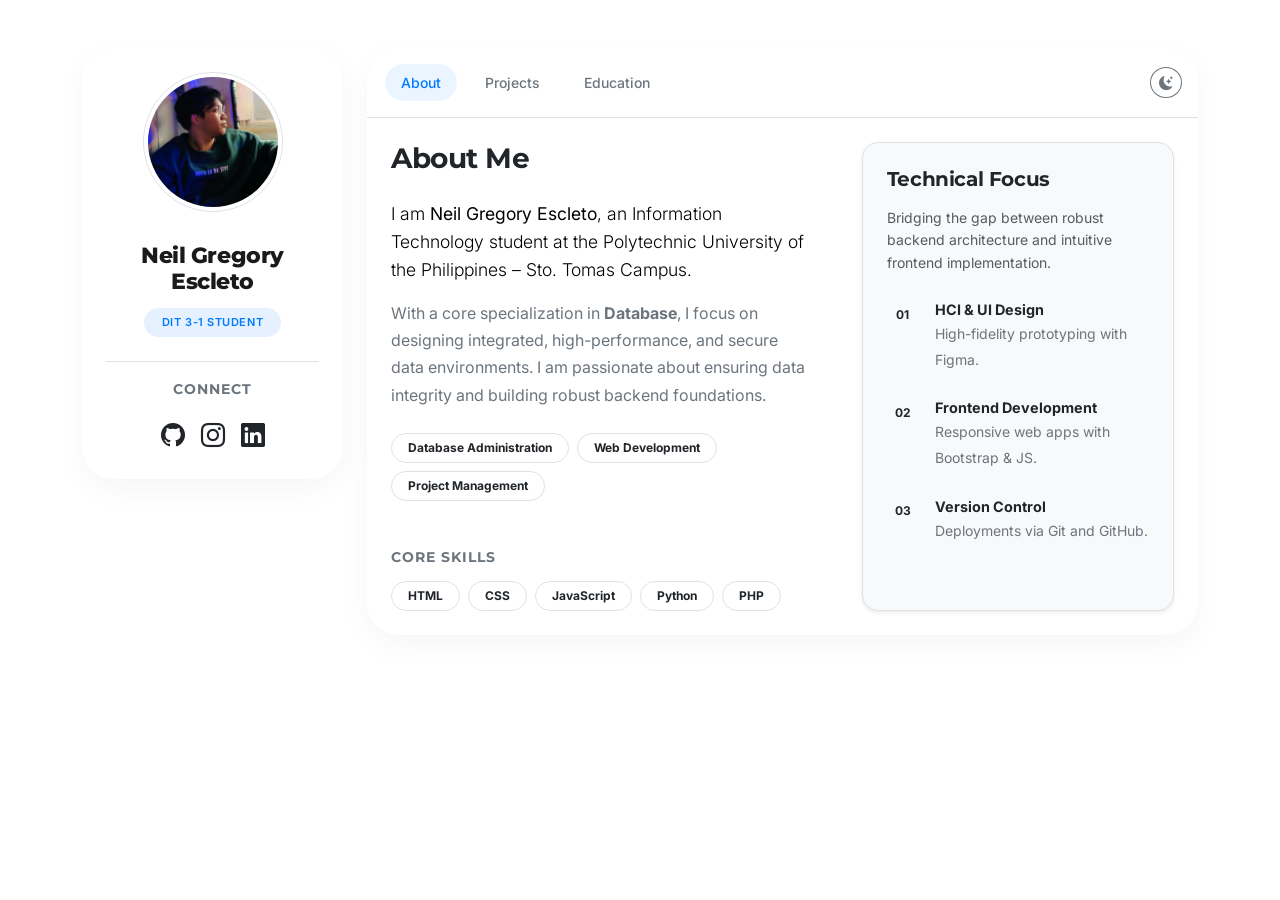
==== index.html @ 8a705f89 "making my porfolio a mobile first approach" ====
<!doctype html>
<html lang="en">

<head>
    <meta charset="utf-8">
    <meta name="viewport" content="width=device-width, initial-scale=1">
    <title>My Portfolio</title>
    <link href="https://fonts.googleapis.com/css2?family=Inter:wght@400;500&family=Montserrat:wght@700;800&display=swap" rel="stylesheet">
    <link rel="icon" type="image/png" href="assets/logo.png">
    <link href="https://cdn.jsdelivr.net/npm/bootstrap@5.3.0/dist/css/bootstrap.min.css" rel="stylesheet">
    <link rel="stylesheet" href="https://cdn.jsdelivr.net/npm/bootstrap-icons@1.11.1/font/bootstrap-icons.css">
    <link rel="stylesheet" href="style.css">
</head>

<body>

    <div class="p-3 text-center d-xl-none site-nav fixed-bottom shadow-sm">
        <div class="container">
            <div class="d-flex justify-content-around align-items-center">
                <button class="btn navbtn" data-page="about" data-target="content-display-1">About</button>
                <button class="btn navbtn" data-page="portfolio" data-target="content-display-1">Projects</button>
                <button class="btn navbtn" data-page="education" data-target="content-display-1">Education</button>
                <button id="theme-toggle-mobile" class="btn btn-link text-decoration-none p-0">
                    <i class="bi bi-moon-stars-fill fs-5"></i>
                </button>
            </div>
        </div>
    </div>

    <div class="container py-5">
        <div class="row g-4">

            <div class="col-12 col-xl-3">
                <div class="card-panel d-flex flex-column align-items-center text-center p-4">
                    <img src="assets/picture.jpg" style="height:140px; width:140px; object-fit:cover;"
                        class="rounded-circle border p-1 mb-3">

                    <h2 class="profile-name mb-1">Neil Gregory Escleto</h2>
                    <div class="profile-badge mb-4">DIT 3-1 Student</div>

                    <div class="w-100 pt-3 border-top">
                        <p class="text-uppercase small fw-bold text-secondary mb-3" style="letter-spacing: 1px;">Connect
                        </p>
                        <div class="d-flex justify-content-center gap-3">
                            <a href="https://github.com/gregoryy-web" target="_blank" class="text-dark fs-4"
                                title="GitHub">
                                <i class="bi bi-github"></i>
                            </a>
                            <a href="https://instagram.com/yaboy_n3il" target="_blank" class="text-dark fs-4"
                                title="Instagram">
                                <i class="bi bi-instagram"></i>
                            </a>
                            <a href="https://linkedin.com/in/neilgregoryescleto/" target="_blank"
                                class="text-dark fs-4" title="LinkedIn">
                                <i class="bi bi-linkedin"></i>
                            </a>
                        </div>
                    </div>
                </div>
            </div>

            <div class="col-12 col-xl-9 d-none d-xl-block">
                <div class="card-panel h-100">
                    <div class="d-flex gap-2 p-3 border-bottom align-items-center">
                        <button class="btn navbtn" data-page="about" data-target="content-display-2">About</button>
                        <button class="btn navbtn" data-page="portfolio"
                            data-target="content-display-2">Projects</button>
                        <button class="btn navbtn" data-page="education"
                            data-target="content-display-2">Education</button>

                        <div class="ms-auto">
                            <button id="theme-toggle" class="btn btn-outline-secondary btn-sm rounded-circle">
                                <i class="bi bi-moon-stars-fill"></i>
                            </button>
                        </div>
                    </div>
                    <div id="content-display-2" class="p-4"></div>
                </div>
            </div>

        </div>
    </div>

    <div id="content-display-1" class="main-content-box card-panel m-3 d-xl-none"></div>

    <script src="https://cdn.jsdelivr.net/npm/bootstrap@5.3.0/dist/js/bootstrap.bundle.min.js"></script>
    <script src="script.js"></script>
</body>

</html>
---- style.css ----
@import url('https://fonts.googleapis.com/css2?family=Inter:wght@300;400;500;600&family=Montserrat:wght@700;800&display=swap');

:root {
--primary-blue: #007bff;
--primary-blue-hover: #0056b3;
--card-light: #ffffff;
--text-muted: #6c757d;
--transition-speed: 0.3s;
}

body {
font-family: 'Inter', sans-serif;
line-height: 1.6;
}

h1, h2, h3, h4, .profile-name, .text-uppercase {
font-family: 'Montserrat', sans-serif;
letter-spacing: -0.02em;
}

.site-nav {
background: rgba(255, 255, 255, 0.8);
backdrop-filter: blur(10px);
-webkit-backdrop-filter: blur(10px);
border-radius: 50px;
margin: 0 15px 12px;
margin-bottom: calc(12px + env(safe-area-inset-bottom, 0px));
border: 1px solid rgba(0, 0, 0, 0.05);
transition: all var(--transition-speed) ease;
z-index: 1050;
}

.navbtn {
font-weight: 500;
font-size: 14px;
background: transparent;
color: var(--text-muted);
border: none;
padding: 8px 16px;
margin: 0 2px;
border-radius: 20px;
transition: all 0.2s ease;
}

.navbtn:hover {
color: #000;
background: #f8f9fa;
}

.navbtn.active {
color: var(--primary-blue) !important;
background: rgba(0, 123, 255, 0.08);
}

.card-panel {
background: var(--card-light);
border: none;
border-radius: 32px;
box-shadow: 0 10px 30px rgba(0, 0, 0, 0.04);
overflow: hidden;
transition: transform 0.3s ease, background-color var(--transition-speed) ease;
}

.main-content-box {
padding: 24px;
}

.profile-name {
font-size: 22px;
font-weight: 800;
color: #1a1a1a;
margin-top: 15px;
}

.profile-badge {
margin-top: 8px;
font-size: 11px;
font-weight: 600;
letter-spacing: 0.05em;
text-transform: uppercase;
color: var(--primary-blue);
background: rgba(0, 123, 255, 0.1);
padding: 6px 18px;
border-radius: 50px;
display: inline-block;
}

.card-panel a i {
transition: color 0.3s ease;
}

.education-accent {
border-left: 4px solid var(--primary-blue);
border-radius: 4px;
padding: 5px 0 5px 20px;
margin-left: 5px;
margin-bottom: 1.5rem;
transition: border-color var(--transition-speed) ease;
}

.education-accent h4 {
font-size: 1.1rem;
font-weight: 700;
color: inherit;
}

[data-bs-theme="dark"] body {
background: #000000 !important;
color: #e9ecef;
}

[data-bs-theme="dark"] .card-panel {
background: #121212;
box-shadow: 0 20px 40px rgba(0, 0, 0, 0.4);
border: 1px solid rgba(255, 255, 255, 0.05);
}

[data-bs-theme="dark"] .profile-name {
color: #ffffff;
}

[data-bs-theme="dark"] .site-nav {
background: rgba(18, 18, 18, 0.8);
border: 1px solid rgba(255, 255, 255, 0.1);
}

[data-bs-theme="dark"] .navbtn {
color: #b2bec3;
}

[data-bs-theme="dark"] .navbtn:hover {
color: #fff;
background: #2d3436;
}

[data-bs-theme="dark"] .navbtn.active {
background: rgba(0, 123, 255, 0.15);
}

[data-bs-theme="dark"] .card-panel a.text-dark {
color: #ffffff !important;
}

@media (max-width: 576px) {
.site-nav {
margin: 0;
padding: 0 !important;
padding-bottom: env(safe-area-inset-bottom, 0px) !important;
border-radius: 0;
border-left: none;
border-right: none;
border-bottom: none;
}

.site-nav .container {
max-width: none;
padding: 0;
}

.site-nav .navbtn {
flex: 1;
margin: 0;
padding: 14px 0;
border-radius: 0;
}

.site-nav #theme-toggle-mobile {
flex: 1;
padding: 14px 0 !important;
}

.navbtn {
    padding: 6px 10px;
    font-size: 13px;
}
}

@media (max-width: 1199.98px) {
body {
padding-bottom: 90px;
}
}
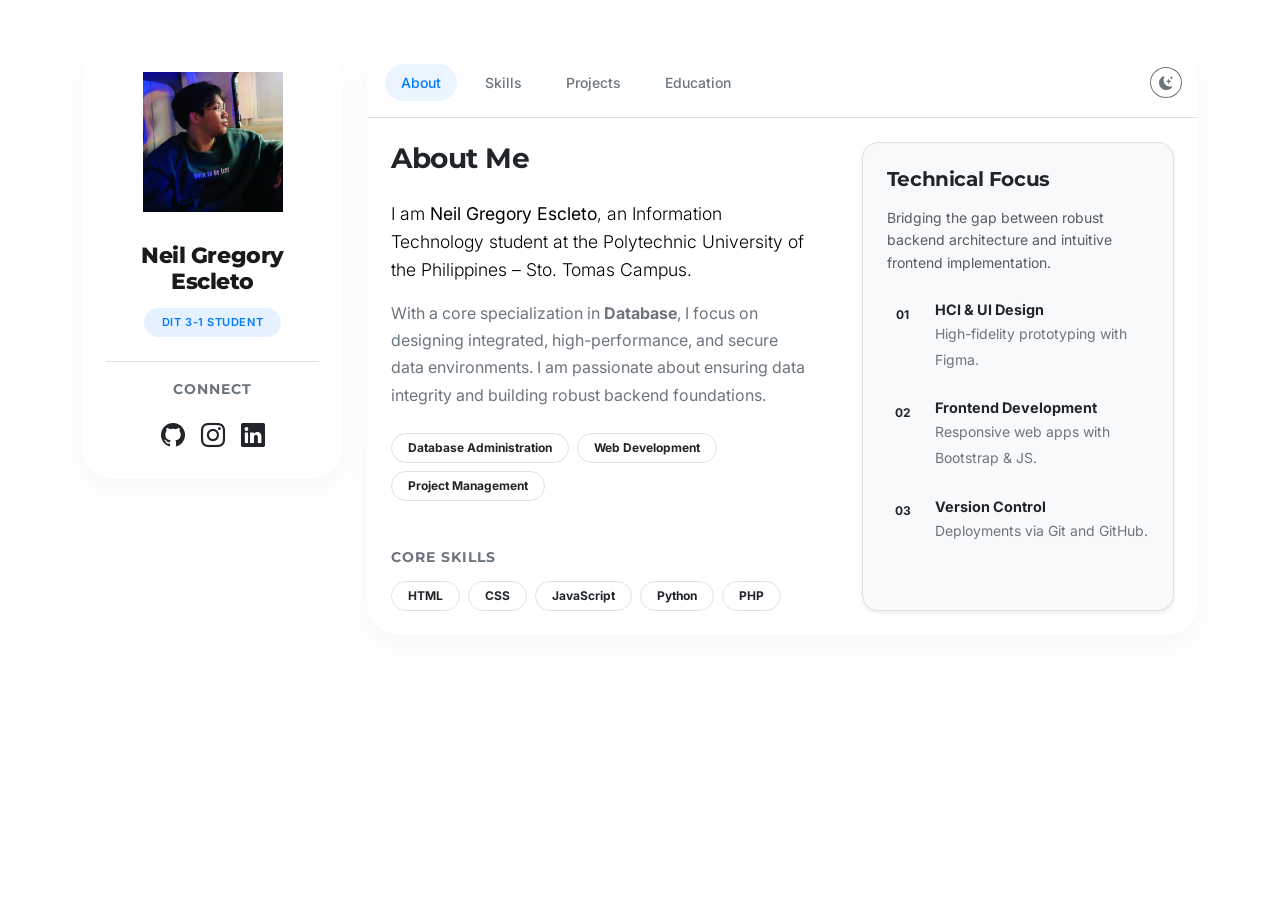
==== commit 715cfa83: "Skill added and redesigining my portfolio" ====
--- a/index.html
+++ b/index.html
@@ -12,15 +12,16 @@
     <link rel="stylesheet" href="style.css">
 </head>
 
-<body>
+<body class="pb-5 pb-md-0">
 
-    <div class="p-3 text-center d-xl-none site-nav fixed-bottom shadow-sm">
-        <div class="container">
+    <div class="p-2 mx-2 mb-3 mb-md-0 mt-md-2 text-center d-xl-none site-nav fixed-bottom shadow-sm">
+        <div class="container-fluid px-0">
             <div class="d-flex justify-content-around align-items-center">
-                <button class="btn navbtn" data-page="about" data-target="content-display-1">About</button>
-                <button class="btn navbtn" data-page="portfolio" data-target="content-display-1">Projects</button>
-                <button class="btn navbtn" data-page="education" data-target="content-display-1">Education</button>
-                <button id="theme-toggle-mobile" class="btn btn-link text-decoration-none p-0">
+                <button class="btn navbtn flex-fill mx-0 py-3" data-page="about" data-target="content-display-1">About</button>
+                <button class="btn navbtn flex-fill mx-0 py-3" data-page="skills" data-target="content-display-1">Skills</button>
+                <button class="btn navbtn flex-fill mx-0 py-3" data-page="portfolio" data-target="content-display-1">Projects</button>
+                <button class="btn navbtn flex-fill mx-0 py-3" data-page="education" data-target="content-display-1">Education</button>
+                <button id="theme-toggle-mobile" class="btn btn-link text-decoration-none flex-fill py-3">
                     <i class="bi bi-moon-stars-fill fs-5"></i>
                 </button>
             </div>
@@ -33,7 +34,7 @@
             <div class="col-12 col-xl-3">
                 <div class="card-panel d-flex flex-column align-items-center text-center p-4">
                     <img src="assets/picture.jpg" style="height:140px; width:140px; object-fit:cover;"
-                        class="rounded-circle border p-1 mb-3">
+                        class="rounded-0 mb-3">
 
                     <h2 class="profile-name mb-1">Neil Gregory Escleto</h2>
                     <div class="profile-badge mb-4">DIT 3-1 Student</div>
@@ -63,6 +64,7 @@
                 <div class="card-panel h-100">
                     <div class="d-flex gap-2 p-3 border-bottom align-items-center">
                         <button class="btn navbtn" data-page="about" data-target="content-display-2">About</button>
+                        <button class="btn navbtn" data-page="skills" data-target="content-display-2">Skills</button>
                         <button class="btn navbtn" data-page="portfolio"
                             data-target="content-display-2">Projects</button>
                         <button class="btn navbtn" data-page="education"
@@ -81,7 +83,7 @@
         </div>
     </div>
 
-    <div id="content-display-1" class="main-content-box card-panel m-3 d-xl-none"></div>
+    <div id="content-display-1" class="main-content-box card-panel m-3 mb-5 mb-md-3 d-xl-none"></div>
 
     <script src="https://cdn.jsdelivr.net/npm/bootstrap@5.3.0/dist/js/bootstrap.bundle.min.js"></script>
     <script src="script.js"></script>
--- a/style.css
+++ b/style.css
@@ -22,9 +22,7 @@
 background: rgba(255, 255, 255, 0.8);
 backdrop-filter: blur(10px);
 -webkit-backdrop-filter: blur(10px);
-border-radius: 50px;
-margin: 0 15px 12px;
-margin-bottom: calc(12px + env(safe-area-inset-bottom, 0px));
+border-radius: 24px;
 border: 1px solid rgba(0, 0, 0, 0.05);
 transition: all var(--transition-speed) ease;
 z-index: 1050;
@@ -142,41 +140,16 @@
 }
 
 @media (max-width: 576px) {
-.site-nav {
-margin: 0;
-padding: 0 !important;
-padding-bottom: env(safe-area-inset-bottom, 0px) !important;
-border-radius: 0;
-border-left: none;
-border-right: none;
-border-bottom: none;
-}
-
-.site-nav .container {
-max-width: none;
-padding: 0;
-}
-
-.site-nav .navbtn {
-flex: 1;
-margin: 0;
-padding: 14px 0;
-border-radius: 0;
-}
-
-.site-nav #theme-toggle-mobile {
-flex: 1;
-padding: 14px 0 !important;
-}
-
 .navbtn {
     padding: 6px 10px;
     font-size: 13px;
 }
 }
 
-@media (max-width: 1199.98px) {
-body {
-padding-bottom: 90px;
+@media (min-width: 768px) {
+.site-nav {
+position: sticky;
+top: 0;
+bottom: auto;
 }
 }
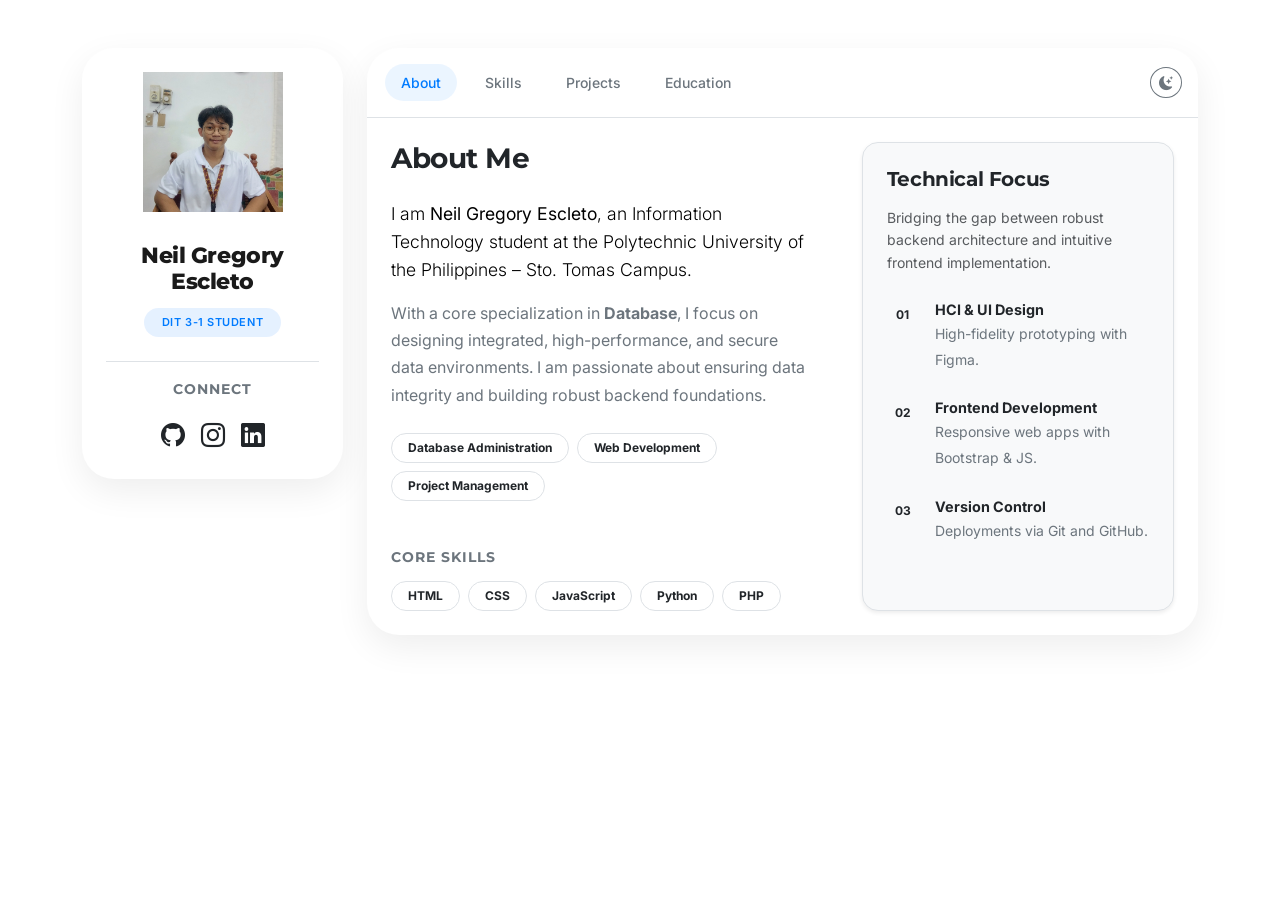
==== commit 8a7c4a25: "new profile" ====
--- a/index.html
+++ b/index.html
@@ -5,7 +5,8 @@
     <meta charset="utf-8">
     <meta name="viewport" content="width=device-width, initial-scale=1">
     <title>My Portfolio</title>
-    <link href="https://fonts.googleapis.com/css2?family=Inter:wght@400;500&family=Montserrat:wght@700;800&display=swap" rel="stylesheet">
+    <link href="https://fonts.googleapis.com/css2?family=Inter:wght@400;500&family=Montserrat:wght@700;800&display=swap"
+        rel="stylesheet">
     <link rel="icon" type="image/png" href="assets/logo.png">
     <link href="https://cdn.jsdelivr.net/npm/bootstrap@5.3.0/dist/css/bootstrap.min.css" rel="stylesheet">
     <link rel="stylesheet" href="https://cdn.jsdelivr.net/npm/bootstrap-icons@1.11.1/font/bootstrap-icons.css">
@@ -14,13 +15,17 @@
 
 <body class="pb-5 pb-md-0">
 
-    <div class="p-2 mx-2 mb-3 mb-md-0 mt-md-2 text-center d-xl-none site-nav fixed-bottom shadow-sm">
+    <div class="p-0 p-md-2 m-0 mx-md-2 mt-md-2 text-center d-xl-none site-nav fixed-bottom shadow-sm">
         <div class="container-fluid px-0">
             <div class="d-flex justify-content-around align-items-center">
-                <button class="btn navbtn flex-fill mx-0 py-3" data-page="about" data-target="content-display-1">About</button>
-                <button class="btn navbtn flex-fill mx-0 py-3" data-page="skills" data-target="content-display-1">Skills</button>
-                <button class="btn navbtn flex-fill mx-0 py-3" data-page="portfolio" data-target="content-display-1">Projects</button>
-                <button class="btn navbtn flex-fill mx-0 py-3" data-page="education" data-target="content-display-1">Education</button>
+                <button class="btn navbtn flex-fill mx-0 py-3" data-page="about"
+                    data-target="content-display-1">About</button>
+                <button class="btn navbtn flex-fill mx-0 py-3" data-page="skills"
+                    data-target="content-display-1">Skills</button>
+                <button class="btn navbtn flex-fill mx-0 py-3" data-page="portfolio"
+                    data-target="content-display-1">Projects</button>
+                <button class="btn navbtn flex-fill mx-0 py-3" data-page="education"
+                    data-target="content-display-1">Education</button>
                 <button id="theme-toggle-mobile" class="btn btn-link text-decoration-none flex-fill py-3">
                     <i class="bi bi-moon-stars-fill fs-5"></i>
                 </button>
@@ -33,7 +38,7 @@
 
             <div class="col-12 col-xl-3">
                 <div class="card-panel d-flex flex-column align-items-center text-center p-4">
-                    <img src="assets/picture.jpg" style="height:140px; width:140px; object-fit:cover;"
+                    <img src="assets/newpicture.jpg" style="height:140px; width:140px; object-fit:cover;"
                         class="rounded-0 mb-3">
 
                     <h2 class="profile-name mb-1">Neil Gregory Escleto</h2>
@@ -51,8 +56,8 @@
                                 title="Instagram">
                                 <i class="bi bi-instagram"></i>
                             </a>
-                            <a href="https://linkedin.com/in/neilgregoryescleto/" target="_blank"
-                                class="text-dark fs-4" title="LinkedIn">
+                            <a href="https://linkedin.com/in/neilgregoryescleto/" target="_blank" class="text-dark fs-4"
+                                title="LinkedIn">
                                 <i class="bi bi-linkedin"></i>
                             </a>
                         </div>
@@ -83,7 +88,7 @@
         </div>
     </div>
 
-    <div id="content-display-1" class="main-content-box card-panel m-3 mb-5 mb-md-3 d-xl-none"></div>
+    <div id="content-display-1" class="main-content-box card-panel m-3 d-xl-none"></div>
 
     <script src="https://cdn.jsdelivr.net/npm/bootstrap@5.3.0/dist/js/bootstrap.bundle.min.js"></script>
     <script src="script.js"></script>
--- a/style.css
+++ b/style.css
@@ -1,155 +1,175 @@
 @import url('https://fonts.googleapis.com/css2?family=Inter:wght@300;400;500;600&family=Montserrat:wght@700;800&display=swap');
 
 :root {
---primary-blue: #007bff;
---primary-blue-hover: #0056b3;
---card-light: #ffffff;
---text-muted: #6c757d;
---transition-speed: 0.3s;
+    --primary-blue: #007bff;
+    --primary-blue-hover: #0056b3;
+    --card-light: #ffffff;
+    --text-muted: #6c757d;
+    --transition-speed: 0.3s;
 }
 
 body {
-font-family: 'Inter', sans-serif;
-line-height: 1.6;
+    font-family: 'Inter', sans-serif;
+    line-height: 1.6;
 }
 
-h1, h2, h3, h4, .profile-name, .text-uppercase {
-font-family: 'Montserrat', sans-serif;
-letter-spacing: -0.02em;
+h1,
+h2,
+h3,
+h4,
+.profile-name,
+.text-uppercase {
+    font-family: 'Montserrat', sans-serif;
+    letter-spacing: -0.02em;
 }
 
 .site-nav {
-background: rgba(255, 255, 255, 0.8);
-backdrop-filter: blur(10px);
--webkit-backdrop-filter: blur(10px);
-border-radius: 24px;
-border: 1px solid rgba(0, 0, 0, 0.05);
-transition: all var(--transition-speed) ease;
-z-index: 1050;
+    background: rgba(255, 255, 255, 0.8);
+    backdrop-filter: blur(10px);
+    -webkit-backdrop-filter: blur(10px);
+    border-radius: 0;
+    /* Added a soft box shadow in light mode */
+    box-shadow: 0 4px 20px rgba(0, 0, 0, 0.06);
+    border: 1px solid rgba(0, 0, 0, 0.05);
+    transition: all var(--transition-speed) ease;
+    z-index: 1050;
 }
 
 .navbtn {
-font-weight: 500;
-font-size: 14px;
-background: transparent;
-color: var(--text-muted);
-border: none;
-padding: 8px 16px;
-margin: 0 2px;
-border-radius: 20px;
-transition: all 0.2s ease;
+    font-weight: 500;
+    font-size: 14px;
+    background: transparent;
+    color: var(--text-muted);
+    border: none;
+    padding: 8px 16px;
+    margin: 0 2px;
+    border-radius: 20px;
+    transition: all 0.2s ease;
 }
 
 .navbtn:hover {
-color: #000;
-background: #f8f9fa;
+    color: #000;
+    background: #f8f9fa;
 }
 
 .navbtn.active {
-color: var(--primary-blue) !important;
-background: rgba(0, 123, 255, 0.08);
+    color: var(--primary-blue) !important;
+    background: rgba(0, 123, 255, 0.08);
 }
 
 .card-panel {
-background: var(--card-light);
-border: none;
-border-radius: 32px;
-box-shadow: 0 10px 30px rgba(0, 0, 0, 0.04);
-overflow: hidden;
-transition: transform 0.3s ease, background-color var(--transition-speed) ease;
+    background: var(--card-light);
+    border: none;
+    border-radius: 32px;
+    /* Enhanced light mode shadow for better depth */
+    box-shadow: 0 12px 35px rgba(0, 0, 0, 0.07);
+    overflow: hidden;
+    transition: transform 0.3s ease, background-color var(--transition-speed) ease, box-shadow var(--transition-speed) ease;
 }
 
 .main-content-box {
-padding: 24px;
+    padding: 24px;
 }
 
 .profile-name {
-font-size: 22px;
-font-weight: 800;
-color: #1a1a1a;
-margin-top: 15px;
+    font-size: 22px;
+    font-weight: 800;
+    color: #1a1a1a;
+    margin-top: 15px;
 }
 
 .profile-badge {
-margin-top: 8px;
-font-size: 11px;
-font-weight: 600;
-letter-spacing: 0.05em;
-text-transform: uppercase;
-color: var(--primary-blue);
-background: rgba(0, 123, 255, 0.1);
-padding: 6px 18px;
-border-radius: 50px;
-display: inline-block;
+    margin-top: 8px;
+    font-size: 11px;
+    font-weight: 600;
+    letter-spacing: 0.05em;
+    text-transform: uppercase;
+    color: var(--primary-blue);
+    background: rgba(0, 123, 255, 0.1);
+    padding: 6px 18px;
+    border-radius: 50px;
+    display: inline-block;
 }
 
 .card-panel a i {
-transition: color 0.3s ease;
+    transition: color 0.3s ease;
 }
 
 .education-accent {
-border-left: 4px solid var(--primary-blue);
-border-radius: 4px;
-padding: 5px 0 5px 20px;
-margin-left: 5px;
-margin-bottom: 1.5rem;
-transition: border-color var(--transition-speed) ease;
+    border-left: 4px solid var(--primary-blue);
+    border-radius: 4px;
+    padding: 5px 0 5px 20px;
+    margin-left: 5px;
+    margin-bottom: 1.5rem;
+    transition: border-color var(--transition-speed) ease;
+}
+
+* {
+    transition: 0.3s ease;
 }
 
 .education-accent h4 {
-font-size: 1.1rem;
-font-weight: 700;
-color: inherit;
+    font-size: 1.1rem;
+    font-weight: 700;
+    color: inherit;
 }
 
 [data-bs-theme="dark"] body {
-background: #000000 !important;
-color: #e9ecef;
+    background: #000000 !important;
+    color: #e9ecef;
 }
 
 [data-bs-theme="dark"] .card-panel {
-background: #121212;
-box-shadow: 0 20px 40px rgba(0, 0, 0, 0.4);
-border: 1px solid rgba(255, 255, 255, 0.05);
+    background: #121212;
+    box-shadow: 0 20px 40px rgba(0, 0, 0, 0.4);
+    border: 1px solid rgba(255, 255, 255, 0.05);
 }
 
 [data-bs-theme="dark"] .profile-name {
-color: #ffffff;
+    color: #ffffff;
 }
 
 [data-bs-theme="dark"] .site-nav {
-background: rgba(18, 18, 18, 0.8);
-border: 1px solid rgba(255, 255, 255, 0.1);
+    background: rgba(18, 18, 18, 0.8);
+    box-shadow: 0 10px 30px rgba(0, 0, 0, 0.5);
+    border-color: rgba(255, 255, 255, 0.1);
 }
 
 [data-bs-theme="dark"] .navbtn {
-color: #b2bec3;
+    color: #b2bec3;
 }
 
 [data-bs-theme="dark"] .navbtn:hover {
-color: #fff;
-background: #2d3436;
+    color: #fff;
+    background: #2d3436;
 }
 
 [data-bs-theme="dark"] .navbtn.active {
-background: rgba(0, 123, 255, 0.15);
+    background: rgba(0, 123, 255, 0.15);
 }
 
 [data-bs-theme="dark"] .card-panel a.text-dark {
-color: #ffffff !important;
+    color: #ffffff !important;
 }
 
 @media (max-width: 576px) {
-.navbtn {
-    padding: 6px 10px;
-    font-size: 13px;
+    .navbtn {
+        padding: 6px 10px;
+        font-size: 13px;
+    }
 }
+
+@media (max-width: 767.98px) {
+    .site-nav {
+        border-width: 1px 0 0 0;
+    }
 }
 
 @media (min-width: 768px) {
-.site-nav {
-position: sticky;
-top: 0;
-bottom: auto;
-}
+    .site-nav {
+        position: sticky;
+        top: 0;
+        bottom: auto;
+        border-radius: 24px;
+    }
 }
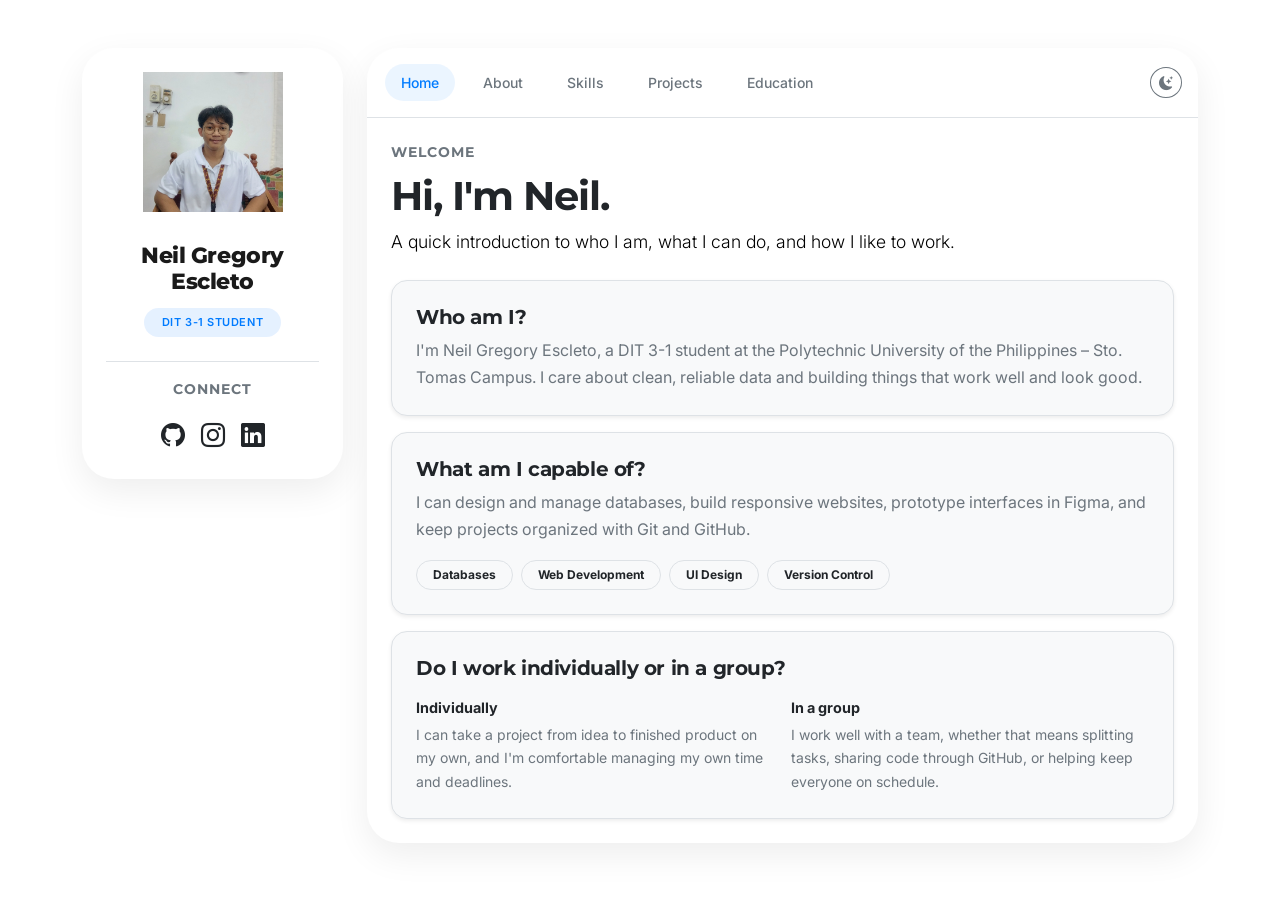
==== commit 3ba7968e: "Portfolio Rework Home added" ====
--- a/index.html
+++ b/index.html
@@ -4,7 +4,7 @@
 <head>
     <meta charset="utf-8">
     <meta name="viewport" content="width=device-width, initial-scale=1">
-    <title>My Portfolio</title>
+    <title>Portfolio</title>
     <link href="https://fonts.googleapis.com/css2?family=Inter:wght@400;500&family=Montserrat:wght@700;800&display=swap"
         rel="stylesheet">
     <link rel="icon" type="image/png" href="assets/logo.png">
@@ -18,6 +18,8 @@
     <div class="p-0 p-md-2 m-0 mx-md-2 mt-md-2 text-center d-xl-none site-nav fixed-bottom shadow-sm">
         <div class="container-fluid px-0">
             <div class="d-flex justify-content-around align-items-center">
+                <button class="btn navbtn flex-fill mx-0 py-3" data-page="home" data-target="content-display-1"
+                    title="Home"><i class="bi bi-house-fill"></i></button>
                 <button class="btn navbtn flex-fill mx-0 py-3" data-page="about"
                     data-target="content-display-1">About</button>
                 <button class="btn navbtn flex-fill mx-0 py-3" data-page="skills"
@@ -68,6 +70,7 @@
             <div class="col-12 col-xl-9 d-none d-xl-block">
                 <div class="card-panel h-100">
                     <div class="d-flex gap-2 p-3 border-bottom align-items-center">
+                        <button class="btn navbtn" data-page="home" data-target="content-display-2">Home</button>
                         <button class="btn navbtn" data-page="about" data-target="content-display-2">About</button>
                         <button class="btn navbtn" data-page="skills" data-target="content-display-2">Skills</button>
                         <button class="btn navbtn" data-page="portfolio"
@@ -90,6 +93,64 @@
 
     <div id="content-display-1" class="main-content-box card-panel m-3 d-xl-none"></div>
 
+    <template id="home-template">
+        <div class="container-fluid px-0">
+            <p class="text-uppercase fw-bold text-secondary mb-2" style="font-size: 0.85rem; letter-spacing: 1px;">
+                Welcome</p>
+            <h1 class="fw-bold mb-2" style="letter-spacing: -1px;">Hi, I'm Neil.</h1>
+            <p class="lead text-body-emphasis mb-4" style="font-size: 1.1rem;">
+                A quick introduction to who I am, what I can do, and how I like to work.
+            </p>
+
+            <div class="vstack gap-3">
+
+                <div class="p-4 rounded-4 shadow-sm border bg-body-tertiary">
+                    <h4 class="h5 fw-bold mb-2">Who am I?</h4>
+                    <p class="text-secondary mb-0" style="line-height: 1.7;">
+                        I'm Neil Gregory Escleto, a DIT 3-1 student at the Polytechnic University of the
+                        Philippines – Sto. Tomas Campus. I care about clean, reliable data and building things
+                        that work well and look good.
+                    </p>
+                </div>
+
+                <div class="p-4 rounded-4 shadow-sm border bg-body-tertiary">
+                    <h4 class="h5 fw-bold mb-2">What am I capable of?</h4>
+                    <p class="text-secondary mb-3" style="line-height: 1.7;">
+                        I can design and manage databases, build responsive websites, prototype interfaces in
+                        Figma, and keep projects organized with Git and GitHub.
+                    </p>
+                    <div class="d-flex flex-wrap gap-2">
+                        <span class="badge rounded-pill border px-3 py-2 text-body">Databases</span>
+                        <span class="badge rounded-pill border px-3 py-2 text-body">Web Development</span>
+                        <span class="badge rounded-pill border px-3 py-2 text-body">UI Design</span>
+                        <span class="badge rounded-pill border px-3 py-2 text-body">Version Control</span>
+                    </div>
+                </div>
+
+                <div class="p-4 rounded-4 shadow-sm border bg-body-tertiary">
+                    <h4 class="h5 fw-bold mb-3">Do I work individually or in a group?</h4>
+                    <div class="row g-3">
+                        <div class="col-12 col-md-6">
+                            <p class="mb-1 fw-bold" style="font-size: 0.9rem;">Individually</p>
+                            <p class="small text-secondary mb-0" style="line-height: 1.7;">
+                                I can take a project from idea to finished product on my own, and I'm comfortable
+                                managing my own time and deadlines.
+                            </p>
+                        </div>
+                        <div class="col-12 col-md-6">
+                            <p class="mb-1 fw-bold" style="font-size: 0.9rem;">In a group</p>
+                            <p class="small text-secondary mb-0" style="line-height: 1.7;">
+                                I work well with a team, whether that means splitting tasks, sharing code through
+                                GitHub, or helping keep everyone on schedule.
+                            </p>
+                        </div>
+                    </div>
+                </div>
+
+            </div>
+        </div>
+    </template>
+    
     <script src="https://cdn.jsdelivr.net/npm/bootstrap@5.3.0/dist/js/bootstrap.bundle.min.js"></script>
     <script src="script.js"></script>
 </body>
